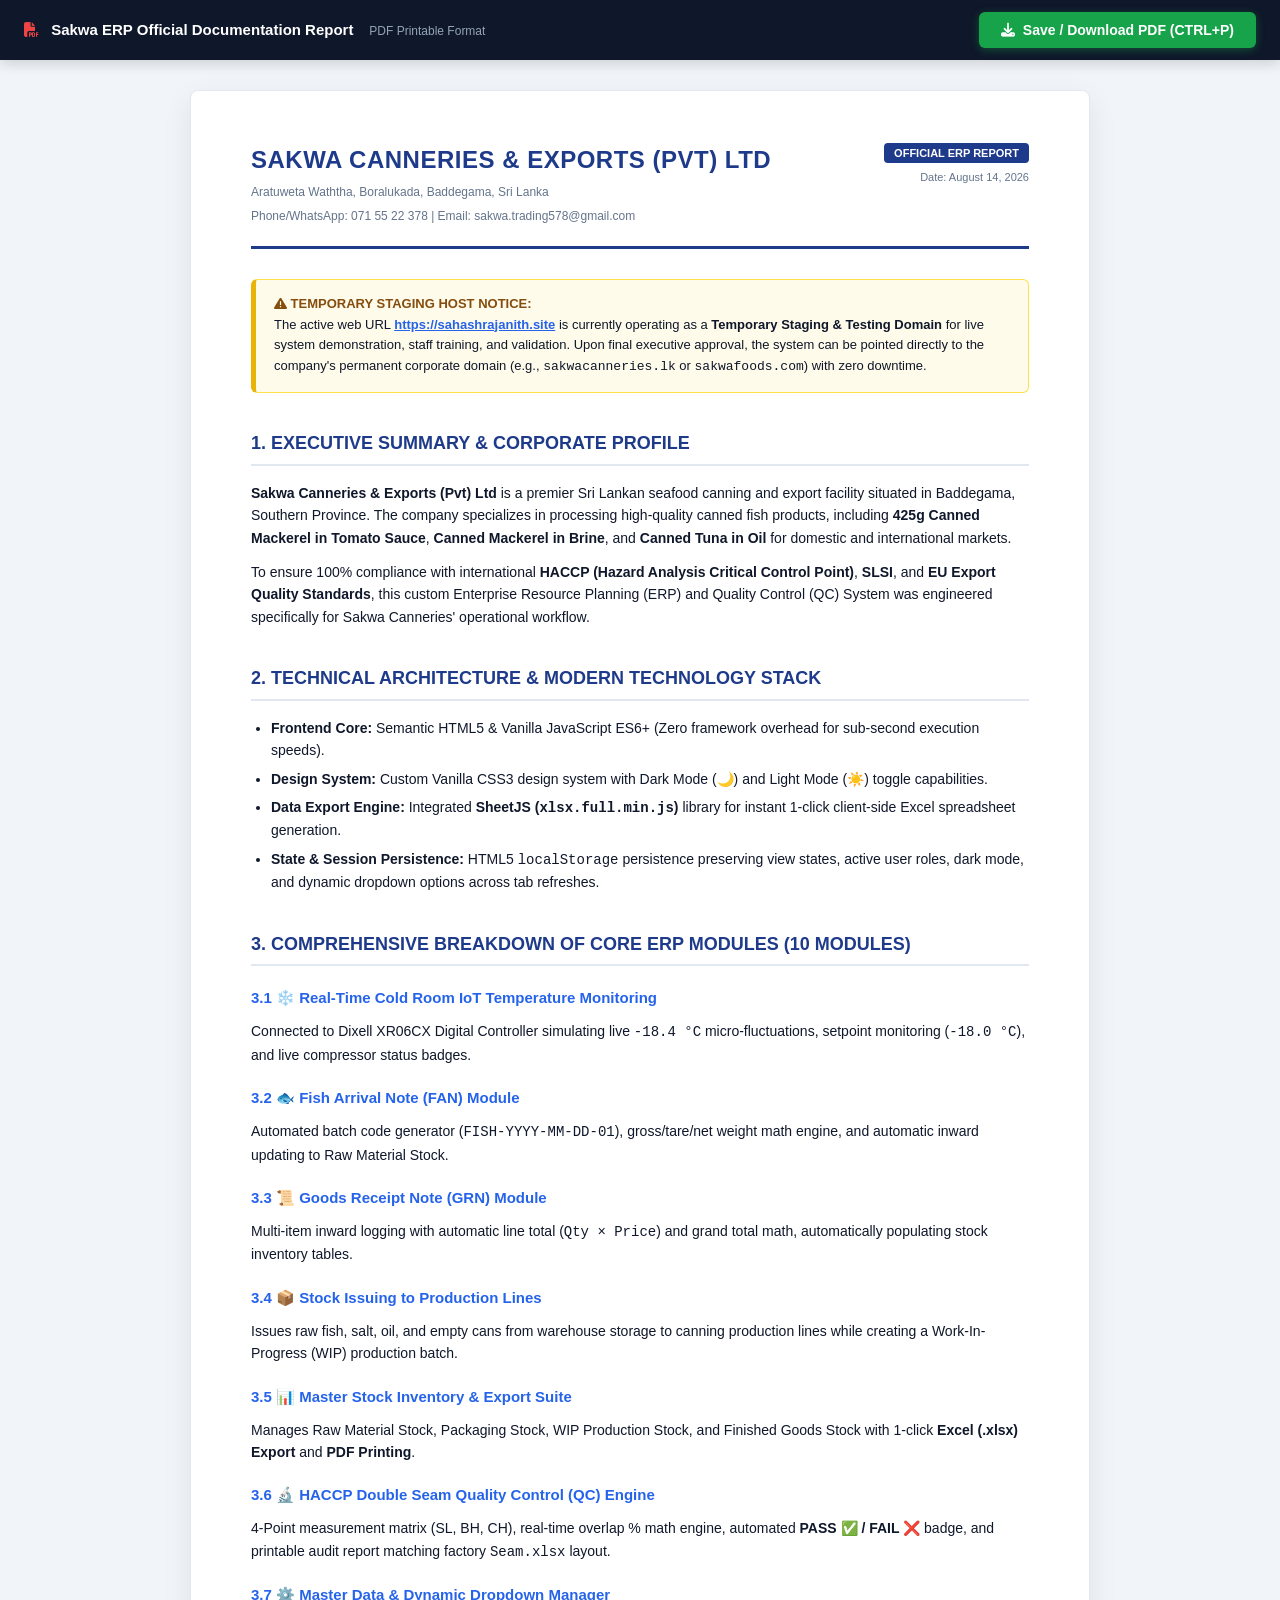
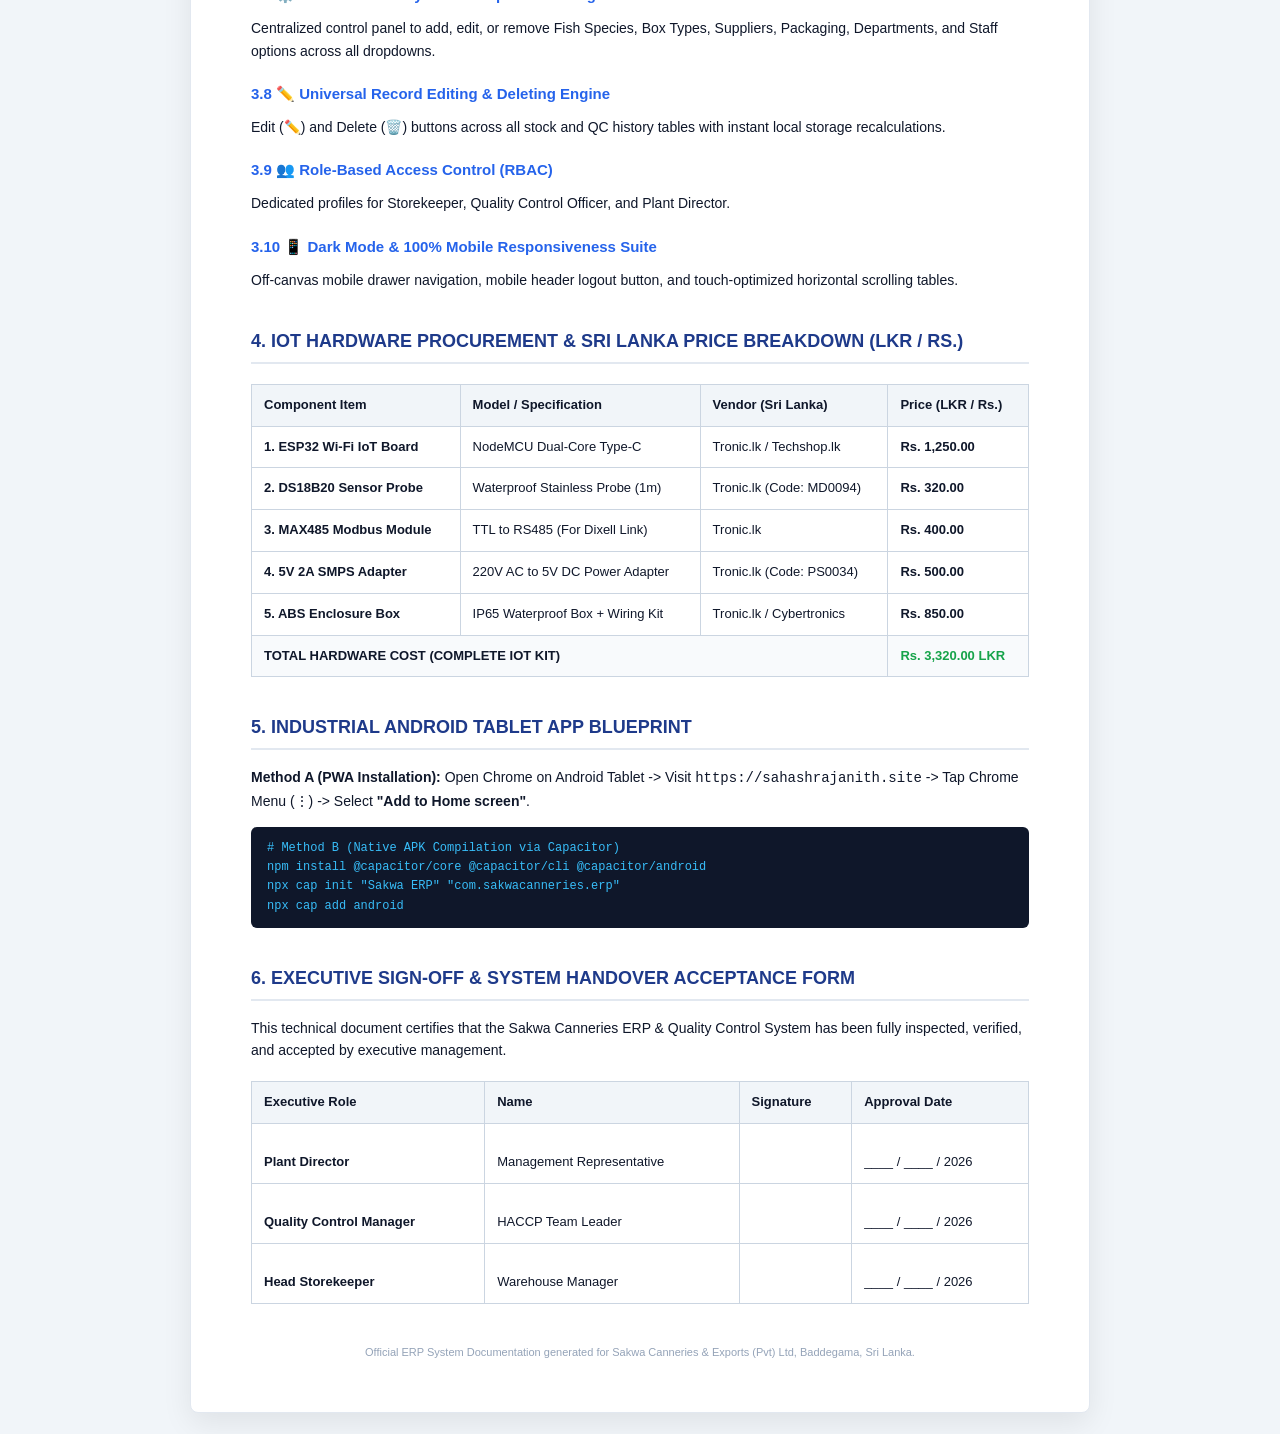
==== sakwa_erp_official_documentation_report.html @ e65306f1 "Add official printable PDF HTML report for Sakwa Canneries ERP System" ====
<!DOCTYPE html>
<html lang="en">
<head>
  <meta charset="UTF-8">
  <meta name="viewport" content="width=device-width, initial-scale=1.0">
  <title>Sakwa ERP Official System Documentation Report - PDF Edition</title>
  <link rel="stylesheet" href="https://cdnjs.cloudflare.com/ajax/libs/font-awesome/6.4.0/css/all.min.css">
  <style>
    :root {
      --primary: #1e3a8a;
      --secondary: #2563eb;
      --dark: #0f172a;
      --light: #f8fafc;
      --border: #cbd5e1;
      --accent: #16a34a;
    }
    
    * { box-sizing: border-box; margin: 0; padding: 0; }
    
    body {
      font-family: 'Segoe UI', -apple-system, BlinkMacSystemFont, Roboto, sans-serif;
      color: var(--dark);
      background-color: #f1f5f9;
      line-height: 1.6;
      font-size: 14px;
    }

    /* Floating Action Bar for 1-Click PDF Download */
    .download-bar {
      position: sticky;
      top: 0;
      z-index: 1000;
      background: #0f172a;
      color: #ffffff;
      padding: 12px 24px;
      display: flex;
      justify-content: space-between;
      align-items: center;
      box-shadow: 0 4px 12px rgba(0,0,0,0.15);
    }

    .btn-download-pdf {
      background: #16a34a;
      color: #ffffff;
      padding: 10px 22px;
      font-size: 14px;
      font-weight: 700;
      border: none;
      border-radius: 6px;
      cursor: pointer;
      display: flex;
      align-items: center;
      gap: 8px;
      transition: all 0.2s ease;
      box-shadow: 0 2px 8px rgba(22, 163, 74, 0.4);
    }

    .btn-download-pdf:hover {
      background: #15803d;
      transform: translateY(-1px);
    }

    .document-page {
      max-width: 900px;
      margin: 30px auto;
      background: #ffffff;
      padding: 50px 60px;
      border-radius: 8px;
      box-shadow: 0 10px 30px rgba(0,0,0,0.08);
      border: 1px solid #e2e8f0;
    }

    .doc-header {
      border-bottom: 3px solid var(--primary);
      padding-bottom: 20px;
      margin-bottom: 30px;
      display: flex;
      justify-content: space-between;
      align-items: flex-start;
    }

    .company-title {
      font-size: 24px;
      font-weight: 800;
      color: var(--primary);
      text-transform: uppercase;
      letter-spacing: 0.5px;
    }

    .company-sub {
      font-size: 12px;
      color: #64748b;
      margin-top: 4px;
    }

    .staging-notice {
      background: #fffbebf8;
      border: 1px solid #fde047;
      border-left: 5px solid #eab308;
      padding: 14px 18px;
      border-radius: 6px;
      margin-bottom: 30px;
      font-size: 13px;
    }

    h2 {
      font-size: 18px;
      color: var(--primary);
      border-bottom: 2px solid #e2e8f0;
      padding-bottom: 6px;
      margin-top: 36px;
      margin-bottom: 16px;
      text-transform: uppercase;
    }

    h3 {
      font-size: 15px;
      color: var(--secondary);
      margin-top: 20px;
      margin-bottom: 10px;
    }

    p { margin-bottom: 12px; }

    ul, ol { margin-left: 20px; margin-bottom: 16px; }
    li { margin-bottom: 6px; }

    table {
      width: 100%;
      border-collapse: collapse;
      margin: 20px 0;
      font-size: 13px;
    }

    th, td {
      border: 1px solid #cbd5e1;
      padding: 10px 12px;
      text-align: left;
    }

    th {
      background-color: #f1f5f9;
      color: var(--dark);
      font-weight: 700;
    }

    .code-box {
      background: #0f172a;
      color: #38bdf8;
      padding: 12px 16px;
      border-radius: 6px;
      font-family: monospace;
      font-size: 12px;
      margin: 14px 0;
    }

    .sign-table td {
      height: 60px;
      vertical-align: bottom;
    }

    /* PRINT SPECIFIC CSS FOR CLEAN PDF OUTPUT */
    @media print {
      body { background: #ffffff !important; }
      .download-bar { display: none !important; }
      .document-page {
        margin: 0 !important;
        padding: 0 !important;
        box-shadow: none !important;
        border: none !important;
        max-width: 100% !important;
      }
      .page-break { page-break-before: always; }
    }
  </style>
</head>
<body>

  <!-- Floating Action Bar -->
  <div class="download-bar">
    <div>
      <strong style="font-size:15px; color:#ffffff"><i class="fa-solid fa-file-pdf" style="color:#ef4444; margin-right:8px"></i> Sakwa ERP Official Documentation Report</strong>
      <span style="font-size:12px; color:#94a3b8; margin-left:12px">PDF Printable Format</span>
    </div>
    <button class="btn-download-pdf" onclick="window.print()">
      <i class="fa-solid fa-download"></i> Save / Download PDF (CTRL+P)
    </button>
  </div>

  <div class="document-page">
    
    <!-- Cover Header -->
    <div class="doc-header">
      <div>
        <div class="company-title">Sakwa Canneries &amp; Exports (Pvt) Ltd</div>
        <div class="company-sub">Aratuweta Waththa, Boralukada, Baddegama, Sri Lanka</div>
        <div class="company-sub">Phone/WhatsApp: 071 55 22 378 | Email: sakwa.trading578@gmail.com</div>
      </div>
      <div style="text-align:right">
        <span style="background:#1e3a8a; color:#fff; padding:4px 10px; border-radius:4px; font-size:11px; font-weight:700">OFFICIAL ERP REPORT</span>
        <div style="font-size:11px; color:#64748b; margin-top:6px">Date: August 14, 2026</div>
      </div>
    </div>

    <!-- Temporary Staging Notice -->
    <div class="staging-notice">
      <strong style="color:#854d0e"><i class="fa-solid fa-triangle-exclamation"></i> TEMPORARY STAGING HOST NOTICE:</strong><br>
      The active web URL <strong><a href="https://sahashrajanith.site" target="_blank" style="color:#2563eb">https://sahashrajanith.site</a></strong> is currently operating as a <strong>Temporary Staging &amp; Testing Domain</strong> for live system demonstration, staff training, and validation. Upon final executive approval, the system can be pointed directly to the company's permanent corporate domain (e.g., <code>sakwacanneries.lk</code> or <code>sakwafoods.com</code>) with zero downtime.
    </div>

    <h2>1. Executive Summary &amp; Corporate Profile</h2>
    <p>
      <strong>Sakwa Canneries &amp; Exports (Pvt) Ltd</strong> is a premier Sri Lankan seafood canning and export facility situated in Baddegama, Southern Province. The company specializes in processing high-quality canned fish products, including <strong>425g Canned Mackerel in Tomato Sauce</strong>, <strong>Canned Mackerel in Brine</strong>, and <strong>Canned Tuna in Oil</strong> for domestic and international markets.
    </p>
    <p>
      To ensure 100% compliance with international <strong>HACCP (Hazard Analysis Critical Control Point)</strong>, <strong>SLSI</strong>, and <strong>EU Export Quality Standards</strong>, this custom Enterprise Resource Planning (ERP) and Quality Control (QC) System was engineered specifically for Sakwa Canneries' operational workflow.
    </p>

    <h2>2. Technical Architecture &amp; Modern Technology Stack</h2>
    <ul>
      <li><strong>Frontend Core:</strong> Semantic HTML5 &amp; Vanilla JavaScript ES6+ (Zero framework overhead for sub-second execution speeds).</li>
      <li><strong>Design System:</strong> Custom Vanilla CSS3 design system with Dark Mode (🌙) and Light Mode (☀️) toggle capabilities.</li>
      <li><strong>Data Export Engine:</strong> Integrated <strong>SheetJS (<code>xlsx.full.min.js</code>)</strong> library for instant 1-click client-side Excel spreadsheet generation.</li>
      <li><strong>State &amp; Session Persistence:</strong> HTML5 <code>localStorage</code> persistence preserving view states, active user roles, dark mode, and dynamic dropdown options across tab refreshes.</li>
    </ul>

    <div class="page-break"></div>

    <h2>3. Comprehensive Breakdown of Core ERP Modules (10 Modules)</h2>

    <h3>3.1 ❄️ Real-Time Cold Room IoT Temperature Monitoring</h3>
    <p>Connected to Dixell XR06CX Digital Controller simulating live <code>-18.4 °C</code> micro-fluctuations, setpoint monitoring (<code>-18.0 °C</code>), and live compressor status badges.</p>

    <h3>3.2 🐟 Fish Arrival Note (FAN) Module</h3>
    <p>Automated batch code generator (<code>FISH-YYYY-MM-DD-01</code>), gross/tare/net weight math engine, and automatic inward updating to Raw Material Stock.</p>

    <h3>3.3 📜 Goods Receipt Note (GRN) Module</h3>
    <p>Multi-item inward logging with automatic line total (<code>Qty × Price</code>) and grand total math, automatically populating stock inventory tables.</p>

    <h3>3.4 📦 Stock Issuing to Production Lines</h3>
    <p>Issues raw fish, salt, oil, and empty cans from warehouse storage to canning production lines while creating a Work-In-Progress (WIP) production batch.</p>

    <h3>3.5 📊 Master Stock Inventory &amp; Export Suite</h3>
    <p>Manages Raw Material Stock, Packaging Stock, WIP Production Stock, and Finished Goods Stock with 1-click <strong>Excel (.xlsx) Export</strong> and <strong>PDF Printing</strong>.</p>

    <h3>3.6 🔬 HACCP Double Seam Quality Control (QC) Engine</h3>
    <p>4-Point measurement matrix (SL, BH, CH), real-time overlap % math engine, automated <strong>PASS ✅ / FAIL ❌</strong> badge, and printable audit report matching factory <code>Seam.xlsx</code> layout.</p>

    <h3>3.7 ⚙️ Master Data &amp; Dynamic Dropdown Manager</h3>
    <p>Centralized control panel to add, edit, or remove Fish Species, Box Types, Suppliers, Packaging, Departments, and Staff options across all dropdowns.</p>

    <h3>3.8 ✏️ Universal Record Editing &amp; Deleting Engine</h3>
    <p>Edit (✏️) and Delete (🗑️) buttons across all stock and QC history tables with instant local storage recalculations.</p>

    <h3>3.9 👥 Role-Based Access Control (RBAC)</h3>
    <p>Dedicated profiles for Storekeeper, Quality Control Officer, and Plant Director.</p>

    <h3>3.10 📱 Dark Mode &amp; 100% Mobile Responsiveness Suite</h3>
    <p>Off-canvas mobile drawer navigation, mobile header logout button, and touch-optimized horizontal scrolling tables.</p>

    <h2>4. IoT Hardware Procurement &amp; Sri Lanka Price Breakdown (LKR / Rs.)</h2>
    <table>
      <thead>
        <tr>
          <th>Component Item</th>
          <th>Model / Specification</th>
          <th>Vendor (Sri Lanka)</th>
          <th>Price (LKR / Rs.)</th>
        </tr>
      </thead>
      <tbody>
        <tr>
          <td><strong>1. ESP32 Wi-Fi IoT Board</strong></td>
          <td>NodeMCU Dual-Core Type-C</td>
          <td>Tronic.lk / Techshop.lk</td>
          <td><strong>Rs. 1,250.00</strong></td>
        </tr>
        <tr>
          <td><strong>2. DS18B20 Sensor Probe</strong></td>
          <td>Waterproof Stainless Probe (1m)</td>
          <td>Tronic.lk (Code: MD0094)</td>
          <td><strong>Rs. 320.00</strong></td>
        </tr>
        <tr>
          <td><strong>3. MAX485 Modbus Module</strong></td>
          <td>TTL to RS485 (For Dixell Link)</td>
          <td>Tronic.lk</td>
          <td><strong>Rs. 400.00</strong></td>
        </tr>
        <tr>
          <td><strong>4. 5V 2A SMPS Adapter</strong></td>
          <td>220V AC to 5V DC Power Adapter</td>
          <td>Tronic.lk (Code: PS0034)</td>
          <td><strong>Rs. 500.00</strong></td>
        </tr>
        <tr>
          <td><strong>5. ABS Enclosure Box</strong></td>
          <td>IP65 Waterproof Box + Wiring Kit</td>
          <td>Tronic.lk / Cybertronics</td>
          <td><strong>Rs. 850.00</strong></td>
        </tr>
        <tr style="background:#f8fafc; font-weight:bold">
          <td colspan="3">TOTAL HARDWARE COST (COMPLETE IOT KIT)</td>
          <td style="color:#16a34a">Rs. 3,320.00 LKR</td>
        </tr>
      </tbody>
    </table>

    <div class="page-break"></div>

    <h2>5. Industrial Android Tablet App Blueprint</h2>
    <p><strong>Method A (PWA Installation):</strong> Open Chrome on Android Tablet -> Visit <code>https://sahashrajanith.site</code> -> Tap Chrome Menu (<code>⋮</code>) -> Select <strong>"Add to Home screen"</strong>.</p>
    <div class="code-box">
      # Method B (Native APK Compilation via Capacitor)<br>
      npm install @capacitor/core @capacitor/cli @capacitor/android<br>
      npx cap init "Sakwa ERP" "com.sakwacanneries.erp"<br>
      npx cap add android
    </div>

    <h2>6. Executive Sign-Off &amp; System Handover Acceptance Form</h2>
    <p>This technical document certifies that the Sakwa Canneries ERP &amp; Quality Control System has been fully inspected, verified, and accepted by executive management.</p>

    <table class="sign-table">
      <thead>
        <tr>
          <th>Executive Role</th>
          <th>Name</th>
          <th>Signature</th>
          <th>Approval Date</th>
        </tr>
      </thead>
      <tbody>
        <tr>
          <td><strong>Plant Director</strong></td>
          <td>Management Representative</td>
          <td></td>
          <td>____ / ____ / 2026</td>
        </tr>
        <tr>
          <td><strong>Quality Control Manager</strong></td>
          <td>HACCP Team Leader</td>
          <td></td>
          <td>____ / ____ / 2026</td>
        </tr>
        <tr>
          <td><strong>Head Storekeeper</strong></td>
          <td>Warehouse Manager</td>
          <td></td>
          <td>____ / ____ / 2026</td>
        </tr>
      </tbody>
    </table>

    <div style="text-align:center; font-size:11px; color:#94a3b8; margin-top:40px">
      Official ERP System Documentation generated for Sakwa Canneries &amp; Exports (Pvt) Ltd, Baddegama, Sri Lanka.
    </div>

  </div>

</body>
</html>
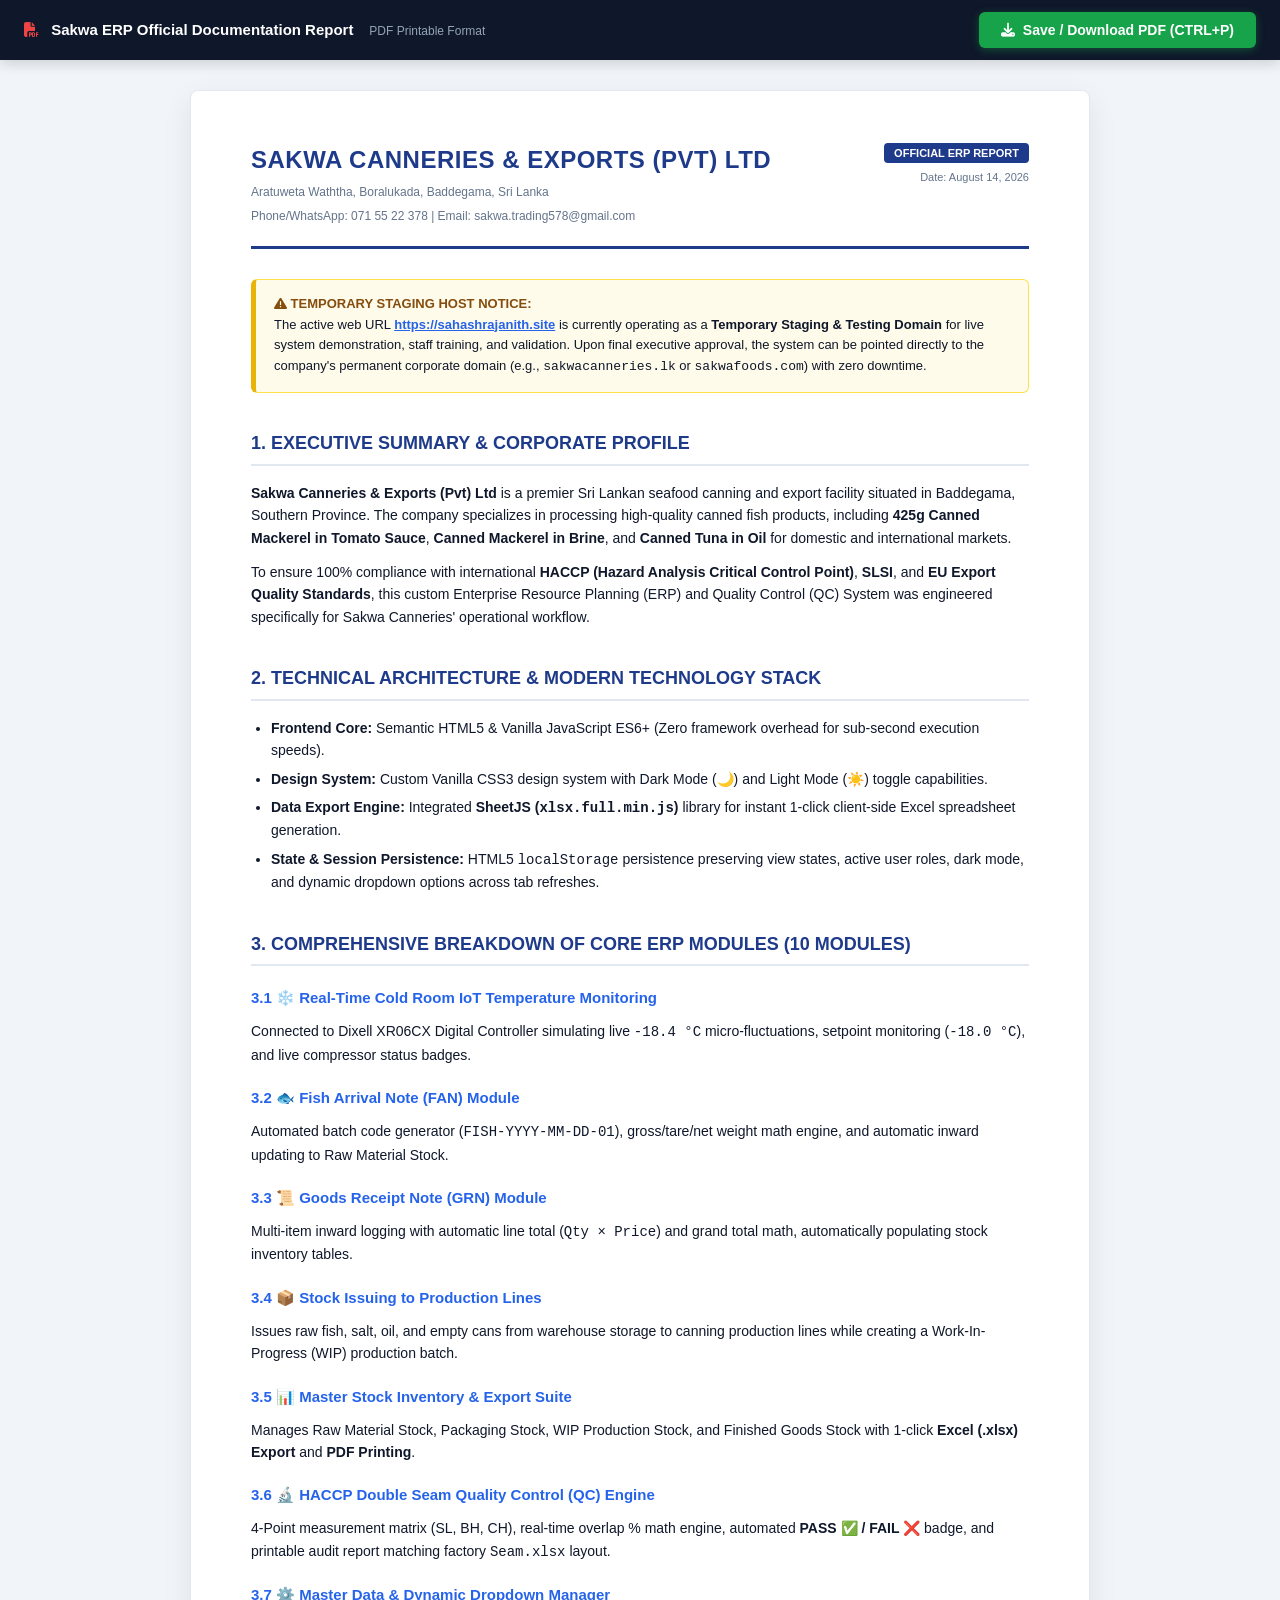
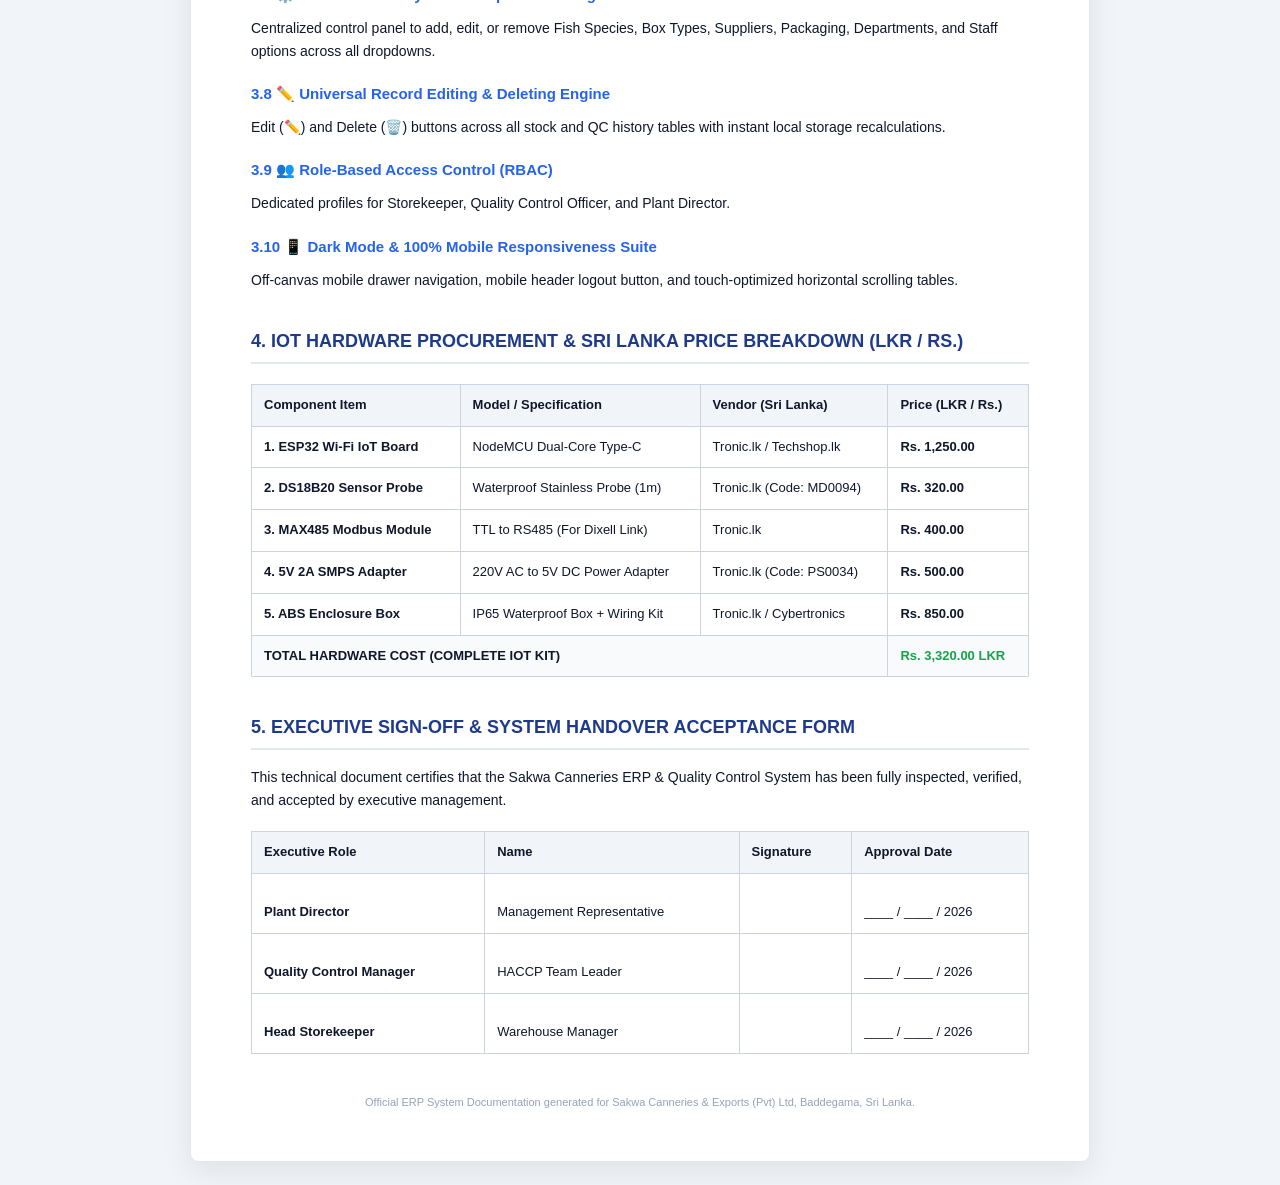
==== commit 228f4150: "Remove Section 5 (Industrial Android Tablet App Blueprint) from official printable PDF report" ====
--- a/sakwa_erp_official_documentation_report.html
+++ b/sakwa_erp_official_documentation_report.html
@@ -306,18 +306,7 @@
       </tbody>
     </table>
 
-    <div class="page-break"></div>
-
-    <h2>5. Industrial Android Tablet App Blueprint</h2>
-    <p><strong>Method A (PWA Installation):</strong> Open Chrome on Android Tablet -> Visit <code>https://sahashrajanith.site</code> -> Tap Chrome Menu (<code>⋮</code>) -> Select <strong>"Add to Home screen"</strong>.</p>
-    <div class="code-box">
-      # Method B (Native APK Compilation via Capacitor)<br>
-      npm install @capacitor/core @capacitor/cli @capacitor/android<br>
-      npx cap init "Sakwa ERP" "com.sakwacanneries.erp"<br>
-      npx cap add android
-    </div>
-
-    <h2>6. Executive Sign-Off &amp; System Handover Acceptance Form</h2>
+    <h2>5. Executive Sign-Off &amp; System Handover Acceptance Form</h2>
     <p>This technical document certifies that the Sakwa Canneries ERP &amp; Quality Control System has been fully inspected, verified, and accepted by executive management.</p>
 
     <table class="sign-table">
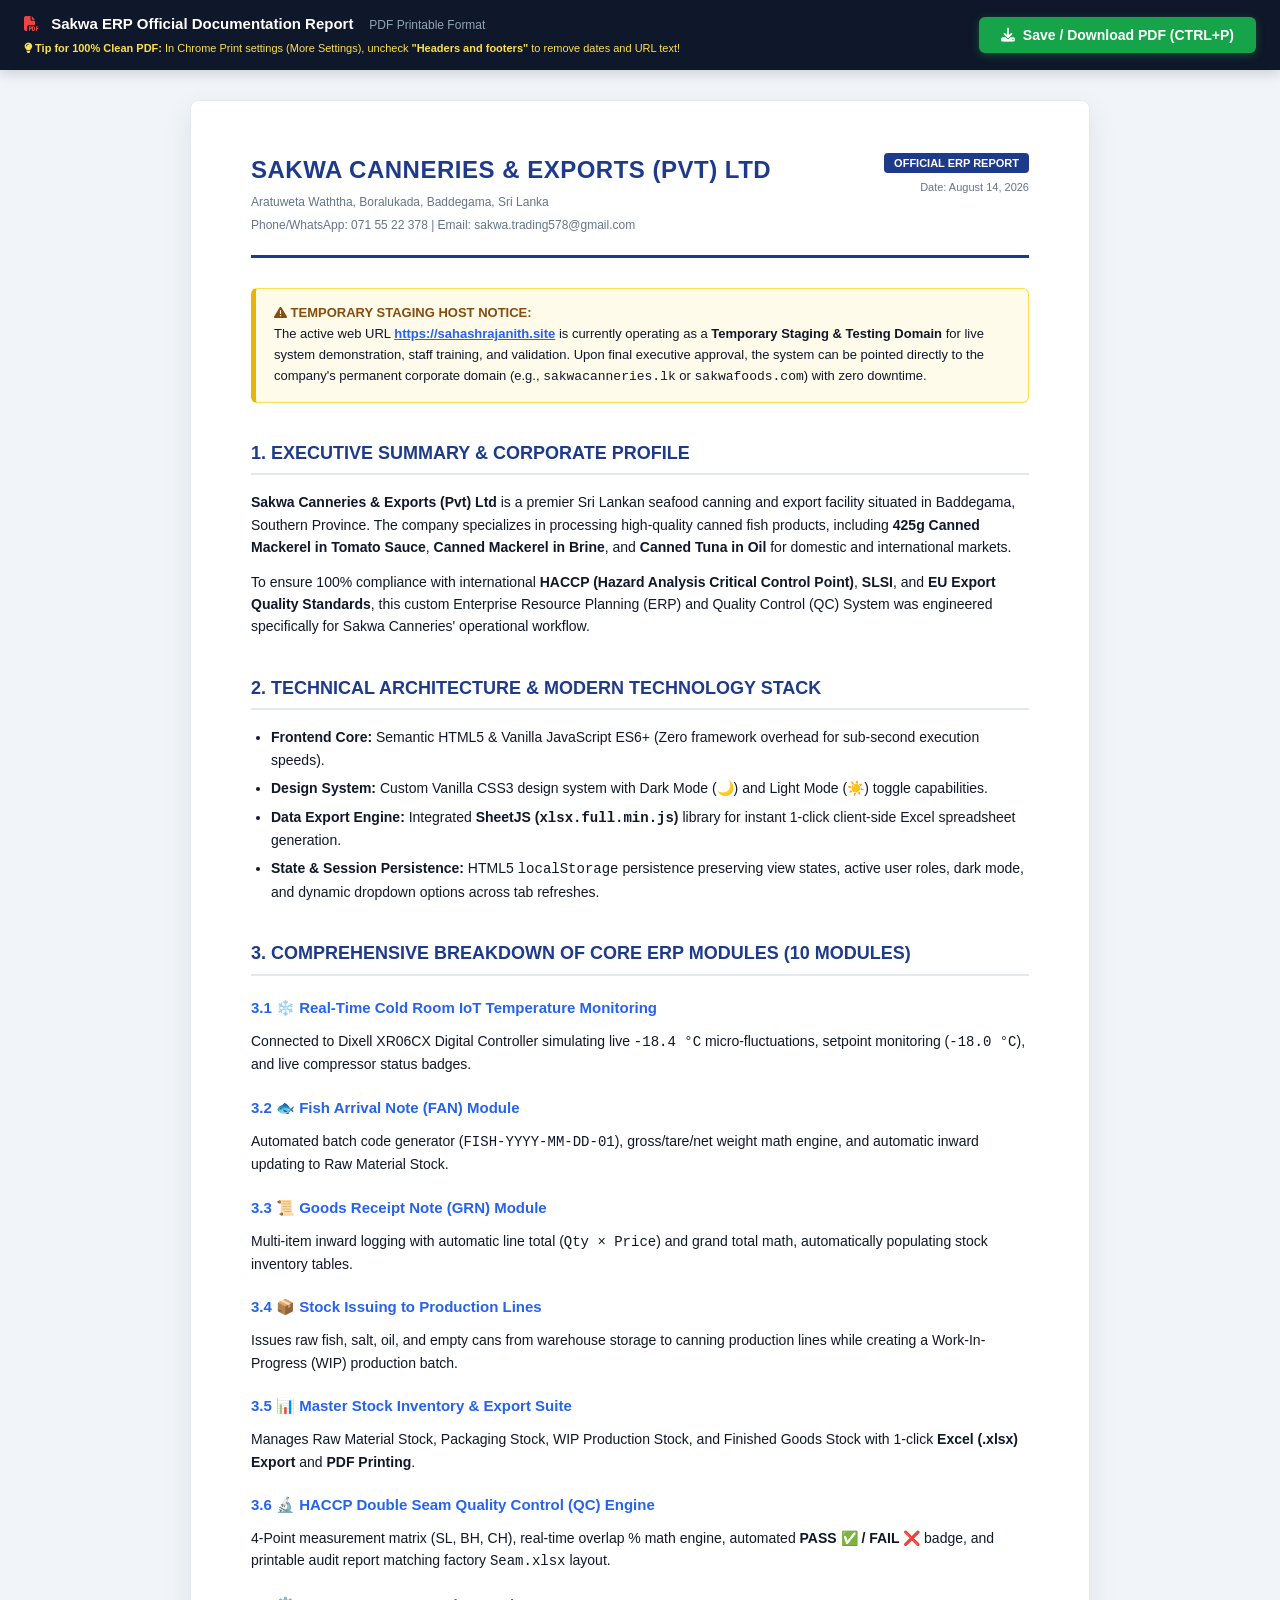
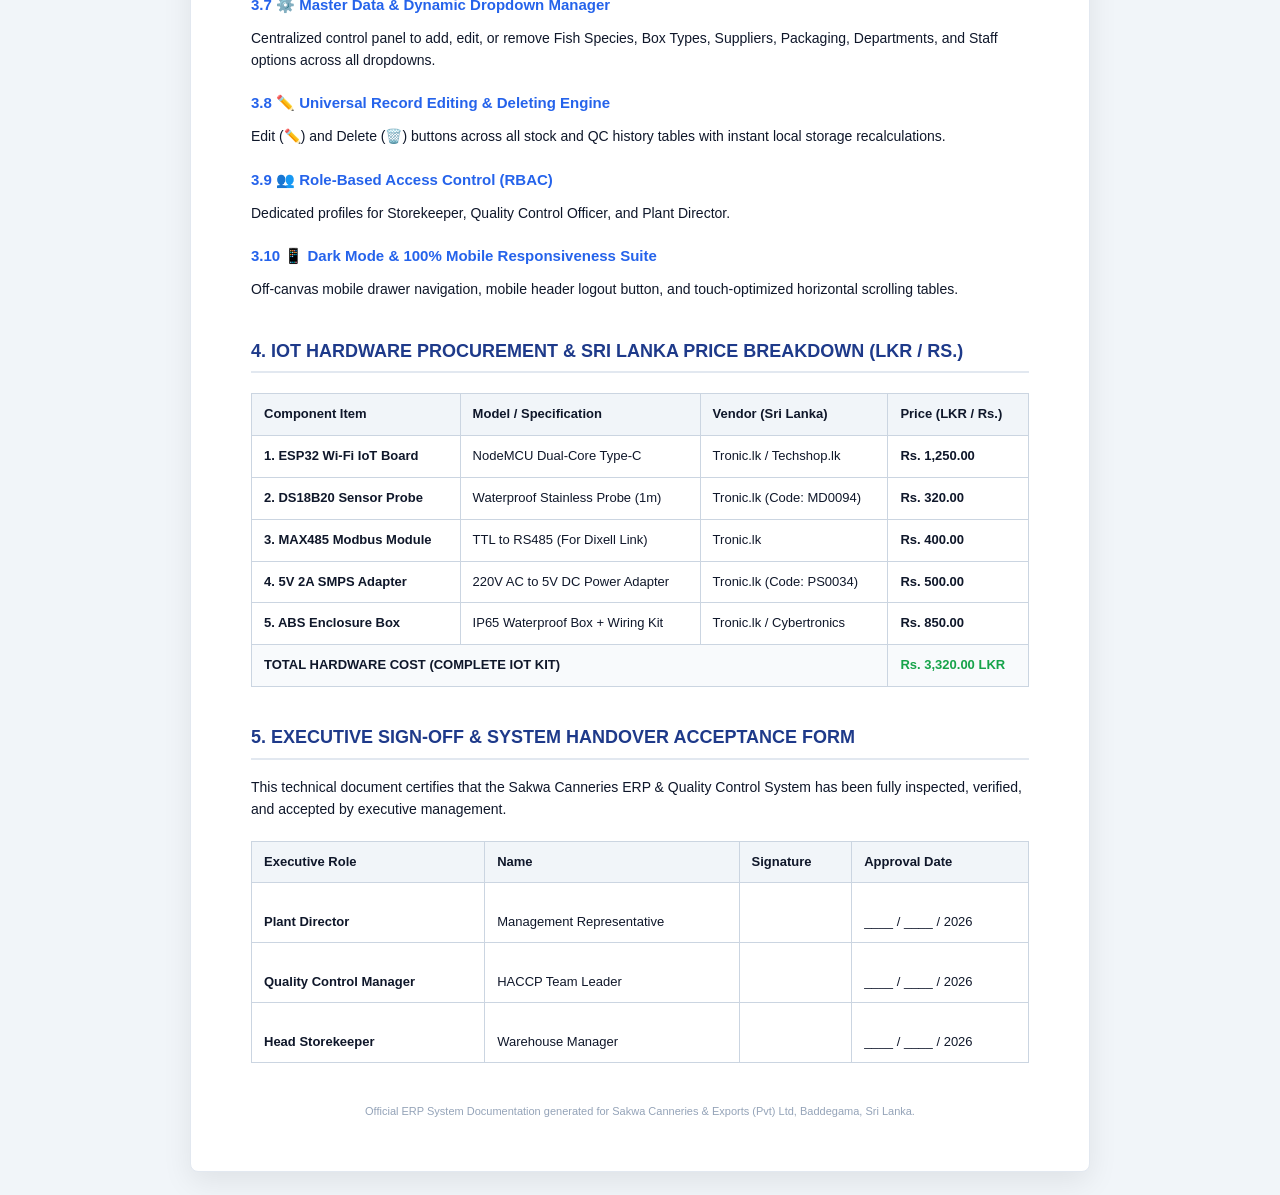
==== commit da6d736c: "Remove forced page breaks to compress PDF into exactly 3 clean A4 pages and add tip to uncheck heade" ====
--- a/sakwa_erp_official_documentation_report.html
+++ b/sakwa_erp_official_documentation_report.html
@@ -159,18 +159,49 @@
       vertical-align: bottom;
     }
 
-    /* PRINT SPECIFIC CSS FOR CLEAN PDF OUTPUT */
+    @page {
+      size: A4 portrait;
+      margin: 12mm 15mm 15mm 15mm;
+    }
+
+    /* PRINT SPECIFIC CSS FOR CLEAN FULL-PAGE A4 PDF OUTPUT */
     @media print {
-      body { background: #ffffff !important; }
-      .download-bar { display: none !important; }
+      html, body {
+        background: #ffffff !important;
+        margin: 0 !important;
+        padding: 0 !important;
+        width: 100% !important;
+        color: #000000 !important;
+      }
+
+      .download-bar {
+        display: none !important;
+      }
+
       .document-page {
         margin: 0 !important;
         padding: 0 !important;
         box-shadow: none !important;
         border: none !important;
         max-width: 100% !important;
-      }
-      .page-break { page-break-before: always; }
+        width: 100% !important;
+        background: #ffffff !important;
+      }
+
+      .page-break {
+        page-break-before: always !important;
+        break-before: page !important;
+      }
+
+      tr, table {
+        page-break-inside: avoid !important;
+        break-inside: avoid !important;
+      }
+
+      h2, h3 {
+        page-break-after: avoid !important;
+        break-after: avoid !important;
+      }
     }
   </style>
 </head>
@@ -181,6 +212,9 @@
     <div>
       <strong style="font-size:15px; color:#ffffff"><i class="fa-solid fa-file-pdf" style="color:#ef4444; margin-right:8px"></i> Sakwa ERP Official Documentation Report</strong>
       <span style="font-size:12px; color:#94a3b8; margin-left:12px">PDF Printable Format</span>
+      <div style="font-size:11px; color:#fde047; margin-top:4px">
+        <i class="fa-solid fa-lightbulb"></i> <strong>Tip for 100% Clean PDF:</strong> In Chrome Print settings (More Settings), uncheck <strong>"Headers and footers"</strong> to remove dates and URL text!
+      </div>
     </div>
     <button class="btn-download-pdf" onclick="window.print()">
       <i class="fa-solid fa-download"></i> Save / Download PDF (CTRL+P)
@@ -224,8 +258,6 @@
       <li><strong>State &amp; Session Persistence:</strong> HTML5 <code>localStorage</code> persistence preserving view states, active user roles, dark mode, and dynamic dropdown options across tab refreshes.</li>
     </ul>
 
-    <div class="page-break"></div>
-
     <h2>3. Comprehensive Breakdown of Core ERP Modules (10 Modules)</h2>
 
     <h3>3.1 ❄️ Real-Time Cold Room IoT Temperature Monitoring</h3>
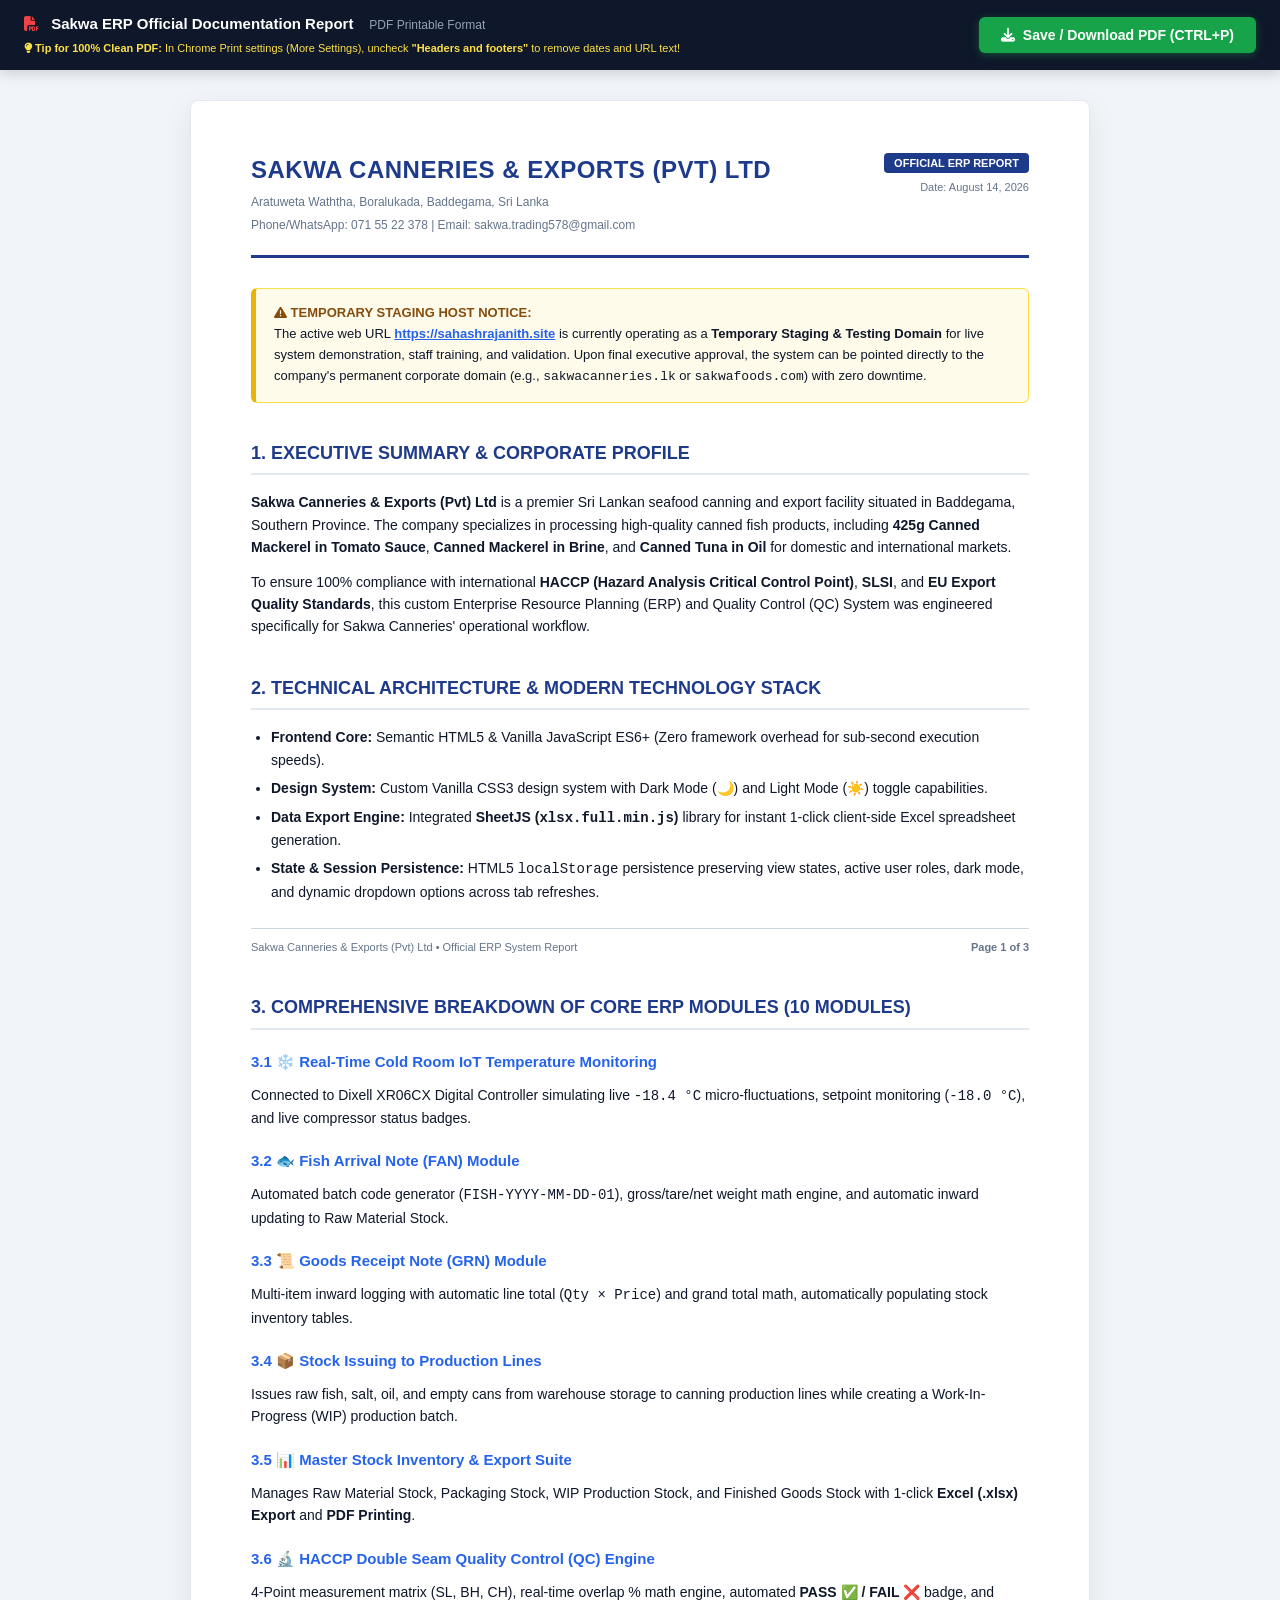
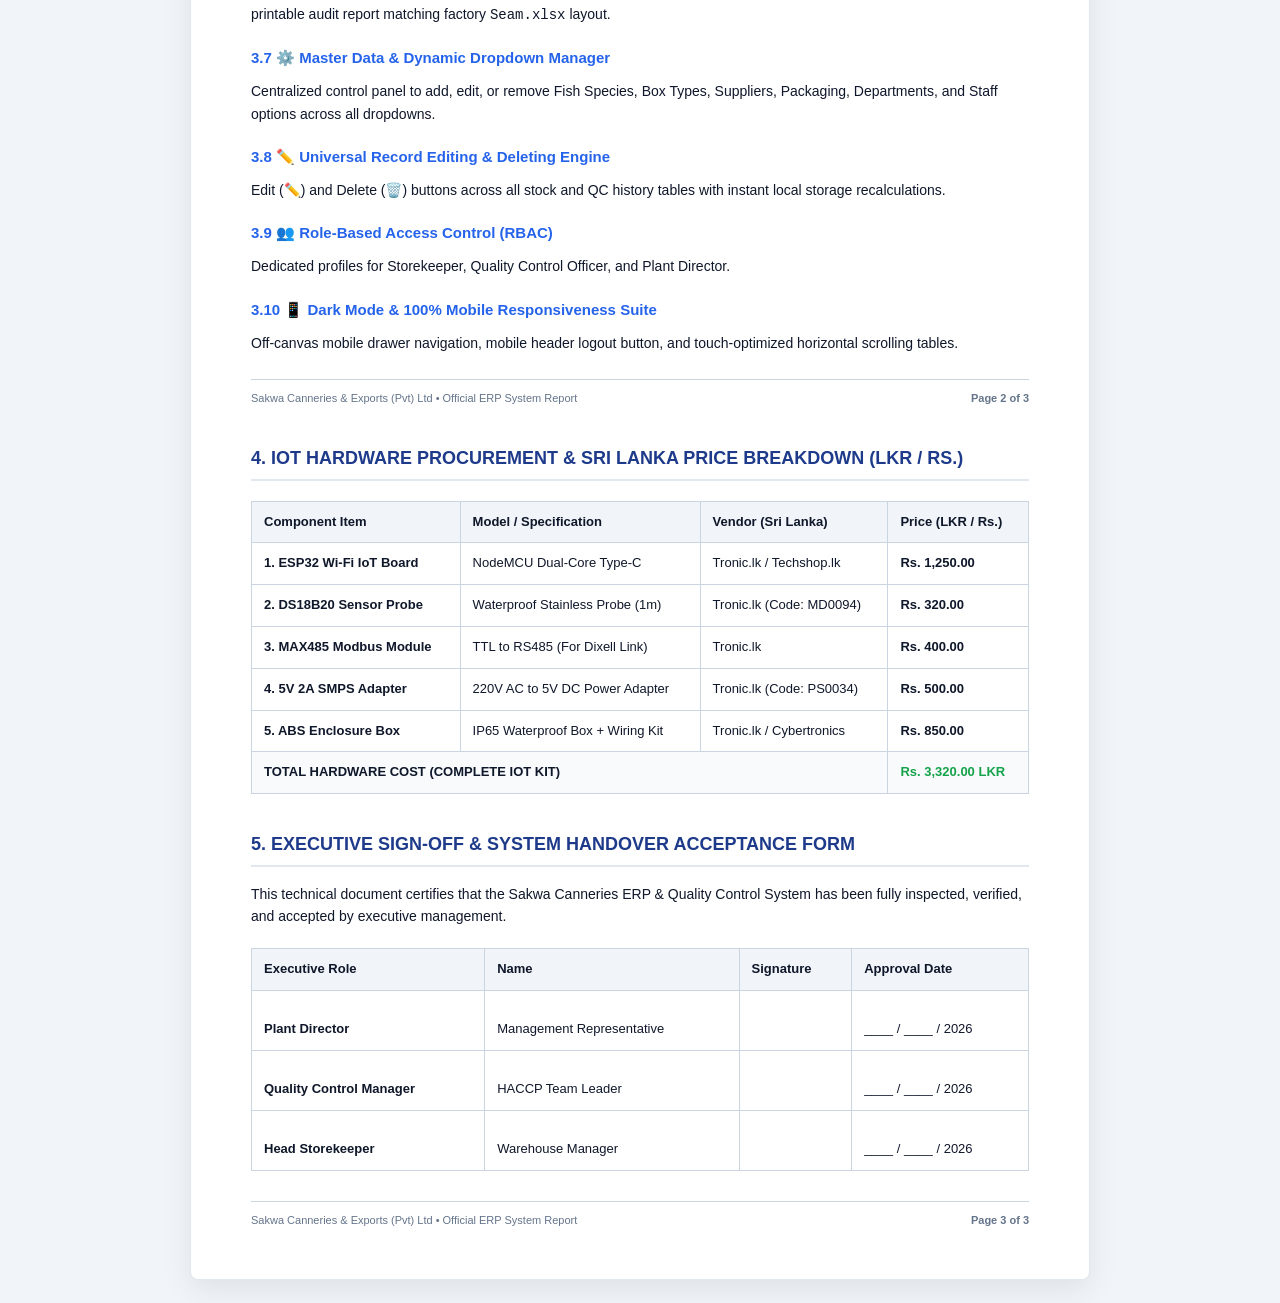
==== commit 38f979b6: "Add clean page breaks before Section 3 and Section 4, with custom page footers and top border lines " ====
--- a/sakwa_erp_official_documentation_report.html
+++ b/sakwa_erp_official_documentation_report.html
@@ -159,6 +159,17 @@
       vertical-align: bottom;
     }
 
+    .page-footer {
+      border-top: 1.5px solid #cbd5e1;
+      padding-top: 10px;
+      margin-top: 25px;
+      display: flex;
+      justify-content: space-between;
+      align-items: center;
+      font-size: 11px;
+      color: #64748b;
+    }
+
     @page {
       size: A4 portrait;
       margin: 12mm 15mm 15mm 15mm;
@@ -258,6 +269,13 @@
       <li><strong>State &amp; Session Persistence:</strong> HTML5 <code>localStorage</code> persistence preserving view states, active user roles, dark mode, and dynamic dropdown options across tab refreshes.</li>
     </ul>
 
+    <div class="page-footer">
+      <span>Sakwa Canneries &amp; Exports (Pvt) Ltd • Official ERP System Report</span>
+      <span style="font-weight:700">Page 1 of 3</span>
+    </div>
+
+    <div class="page-break"></div>
+
     <h2>3. Comprehensive Breakdown of Core ERP Modules (10 Modules)</h2>
 
     <h3>3.1 ❄️ Real-Time Cold Room IoT Temperature Monitoring</h3>
@@ -289,6 +307,13 @@
 
     <h3>3.10 📱 Dark Mode &amp; 100% Mobile Responsiveness Suite</h3>
     <p>Off-canvas mobile drawer navigation, mobile header logout button, and touch-optimized horizontal scrolling tables.</p>
+
+    <div class="page-footer">
+      <span>Sakwa Canneries &amp; Exports (Pvt) Ltd • Official ERP System Report</span>
+      <span style="font-weight:700">Page 2 of 3</span>
+    </div>
+
+    <div class="page-break"></div>
 
     <h2>4. IoT Hardware Procurement &amp; Sri Lanka Price Breakdown (LKR / Rs.)</h2>
     <table>
@@ -372,8 +397,9 @@
       </tbody>
     </table>
 
-    <div style="text-align:center; font-size:11px; color:#94a3b8; margin-top:40px">
-      Official ERP System Documentation generated for Sakwa Canneries &amp; Exports (Pvt) Ltd, Baddegama, Sri Lanka.
+    <div class="page-footer" style="margin-top:30px">
+      <span>Sakwa Canneries &amp; Exports (Pvt) Ltd • Official ERP System Report</span>
+      <span style="font-weight:700">Page 3 of 3</span>
     </div>
 
   </div>
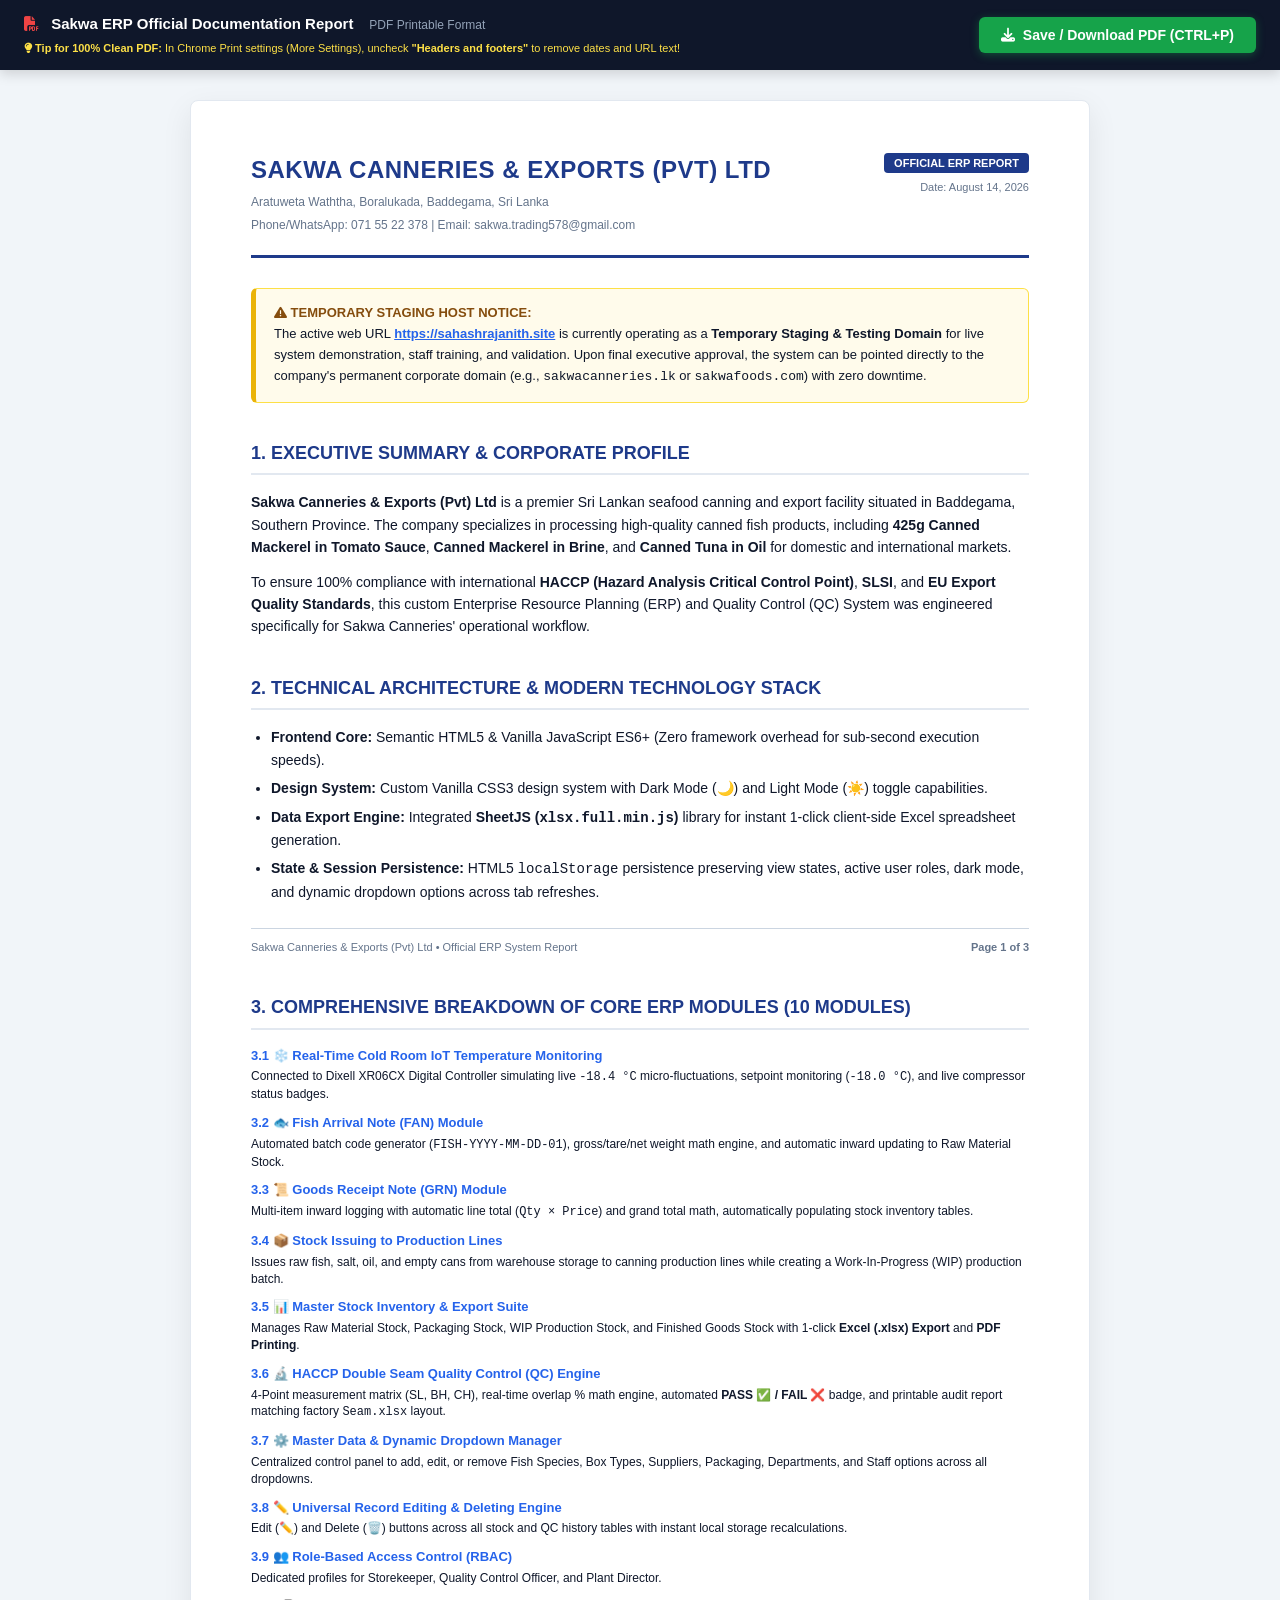
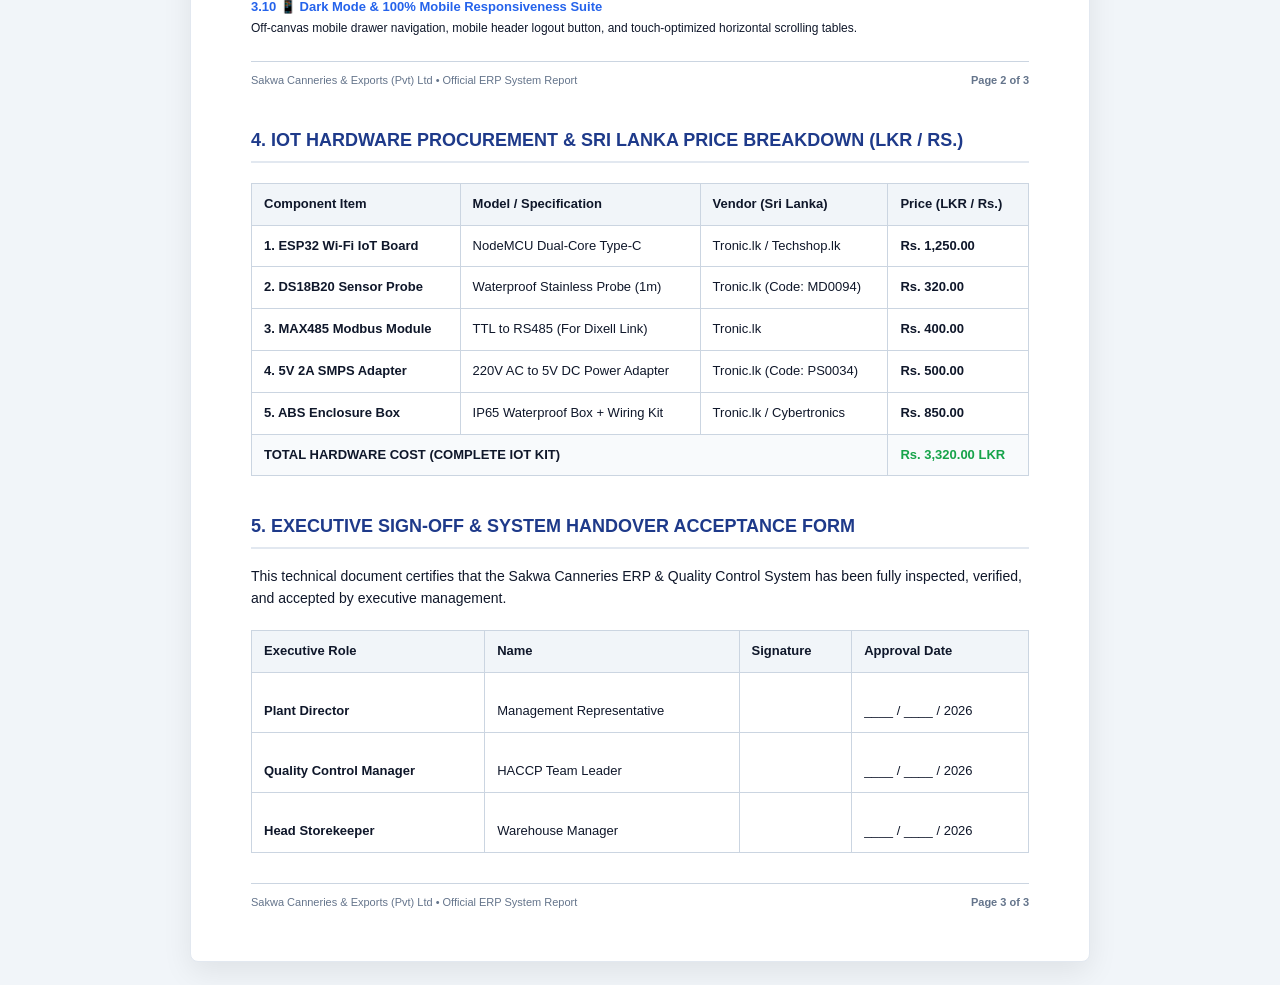
==== commit a2d08528: "Optimize Section 3 typography to fit all 10 subsections (3.1 to 3.10) completely on Page 2" ====
--- a/sakwa_erp_official_documentation_report.html
+++ b/sakwa_erp_official_documentation_report.html
@@ -170,6 +170,19 @@
       color: #64748b;
     }
 
+    .sec3-container h3 {
+      font-size: 13px;
+      color: var(--secondary);
+      margin-top: 10px;
+      margin-bottom: 2px;
+    }
+
+    .sec3-container p {
+      font-size: 12px;
+      margin-bottom: 6px;
+      line-height: 1.4;
+    }
+
     @page {
       size: A4 portrait;
       margin: 12mm 15mm 15mm 15mm;
@@ -276,37 +289,39 @@
 
     <div class="page-break"></div>
 
-    <h2>3. Comprehensive Breakdown of Core ERP Modules (10 Modules)</h2>
-
-    <h3>3.1 ❄️ Real-Time Cold Room IoT Temperature Monitoring</h3>
-    <p>Connected to Dixell XR06CX Digital Controller simulating live <code>-18.4 °C</code> micro-fluctuations, setpoint monitoring (<code>-18.0 °C</code>), and live compressor status badges.</p>
-
-    <h3>3.2 🐟 Fish Arrival Note (FAN) Module</h3>
-    <p>Automated batch code generator (<code>FISH-YYYY-MM-DD-01</code>), gross/tare/net weight math engine, and automatic inward updating to Raw Material Stock.</p>
-
-    <h3>3.3 📜 Goods Receipt Note (GRN) Module</h3>
-    <p>Multi-item inward logging with automatic line total (<code>Qty × Price</code>) and grand total math, automatically populating stock inventory tables.</p>
-
-    <h3>3.4 📦 Stock Issuing to Production Lines</h3>
-    <p>Issues raw fish, salt, oil, and empty cans from warehouse storage to canning production lines while creating a Work-In-Progress (WIP) production batch.</p>
-
-    <h3>3.5 📊 Master Stock Inventory &amp; Export Suite</h3>
-    <p>Manages Raw Material Stock, Packaging Stock, WIP Production Stock, and Finished Goods Stock with 1-click <strong>Excel (.xlsx) Export</strong> and <strong>PDF Printing</strong>.</p>
-
-    <h3>3.6 🔬 HACCP Double Seam Quality Control (QC) Engine</h3>
-    <p>4-Point measurement matrix (SL, BH, CH), real-time overlap % math engine, automated <strong>PASS ✅ / FAIL ❌</strong> badge, and printable audit report matching factory <code>Seam.xlsx</code> layout.</p>
-
-    <h3>3.7 ⚙️ Master Data &amp; Dynamic Dropdown Manager</h3>
-    <p>Centralized control panel to add, edit, or remove Fish Species, Box Types, Suppliers, Packaging, Departments, and Staff options across all dropdowns.</p>
-
-    <h3>3.8 ✏️ Universal Record Editing &amp; Deleting Engine</h3>
-    <p>Edit (✏️) and Delete (🗑️) buttons across all stock and QC history tables with instant local storage recalculations.</p>
-
-    <h3>3.9 👥 Role-Based Access Control (RBAC)</h3>
-    <p>Dedicated profiles for Storekeeper, Quality Control Officer, and Plant Director.</p>
-
-    <h3>3.10 📱 Dark Mode &amp; 100% Mobile Responsiveness Suite</h3>
-    <p>Off-canvas mobile drawer navigation, mobile header logout button, and touch-optimized horizontal scrolling tables.</p>
+    <div class="sec3-container">
+      <h2>3. Comprehensive Breakdown of Core ERP Modules (10 Modules)</h2>
+
+      <h3>3.1 ❄️ Real-Time Cold Room IoT Temperature Monitoring</h3>
+      <p>Connected to Dixell XR06CX Digital Controller simulating live <code>-18.4 °C</code> micro-fluctuations, setpoint monitoring (<code>-18.0 °C</code>), and live compressor status badges.</p>
+
+      <h3>3.2 🐟 Fish Arrival Note (FAN) Module</h3>
+      <p>Automated batch code generator (<code>FISH-YYYY-MM-DD-01</code>), gross/tare/net weight math engine, and automatic inward updating to Raw Material Stock.</p>
+
+      <h3>3.3 📜 Goods Receipt Note (GRN) Module</h3>
+      <p>Multi-item inward logging with automatic line total (<code>Qty × Price</code>) and grand total math, automatically populating stock inventory tables.</p>
+
+      <h3>3.4 📦 Stock Issuing to Production Lines</h3>
+      <p>Issues raw fish, salt, oil, and empty cans from warehouse storage to canning production lines while creating a Work-In-Progress (WIP) production batch.</p>
+
+      <h3>3.5 📊 Master Stock Inventory &amp; Export Suite</h3>
+      <p>Manages Raw Material Stock, Packaging Stock, WIP Production Stock, and Finished Goods Stock with 1-click <strong>Excel (.xlsx) Export</strong> and <strong>PDF Printing</strong>.</p>
+
+      <h3>3.6 🔬 HACCP Double Seam Quality Control (QC) Engine</h3>
+      <p>4-Point measurement matrix (SL, BH, CH), real-time overlap % math engine, automated <strong>PASS ✅ / FAIL ❌</strong> badge, and printable audit report matching factory <code>Seam.xlsx</code> layout.</p>
+
+      <h3>3.7 ⚙️ Master Data &amp; Dynamic Dropdown Manager</h3>
+      <p>Centralized control panel to add, edit, or remove Fish Species, Box Types, Suppliers, Packaging, Departments, and Staff options across all dropdowns.</p>
+
+      <h3>3.8 ✏️ Universal Record Editing &amp; Deleting Engine</h3>
+      <p>Edit (✏️) and Delete (🗑️) buttons across all stock and QC history tables with instant local storage recalculations.</p>
+
+      <h3>3.9 👥 Role-Based Access Control (RBAC)</h3>
+      <p>Dedicated profiles for Storekeeper, Quality Control Officer, and Plant Director.</p>
+
+      <h3>3.10 📱 Dark Mode &amp; 100% Mobile Responsiveness Suite</h3>
+      <p>Off-canvas mobile drawer navigation, mobile header logout button, and touch-optimized horizontal scrolling tables.</p>
+    </div>
 
     <div class="page-footer">
       <span>Sakwa Canneries &amp; Exports (Pvt) Ltd • Official ERP System Report</span>
